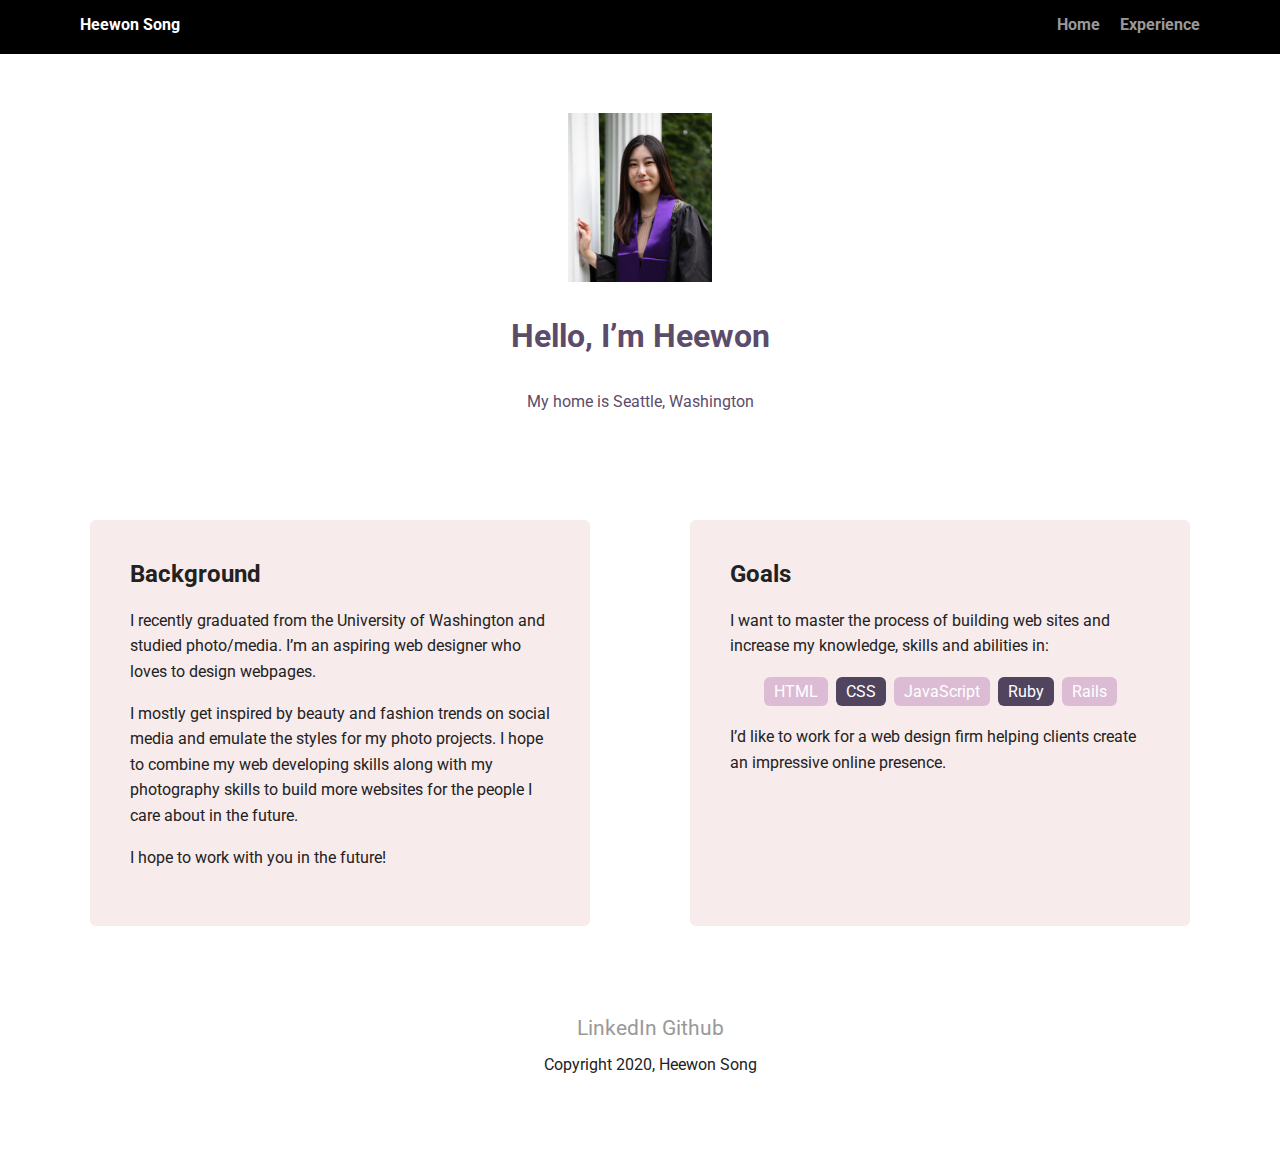
==== index.html @ 4259cdfe "Initial commit" ====
<!doctype html>
<html lang="en">
<head>
  <meta charset="utf-8">
  <title>Heewon Song's Profile</title>
  <meta name="viewport" content="width=device-width, initial-scale=1.0">
  <link rel="stylesheet" href="styles.css">
  <link href="https://fonts.googleapis.com/css?family=Muli%7CRoboto:400,300,500,700,900" rel="stylesheet"></head>
  <body>

    <div class="main-nav">
        <ul class="nav">
          <li class="name">Heewon Song</li>
          <li><a href="index.html">Home</a></li>
          <li><a href="#experience.html">Experience</a></li>
        </ul>
    </div>

    <header>
      <img src="images/me.jpg" alt="Picture of Heewon Song" class="profile-image">
      <h1 class="tag name">Hello, I’m Heewon</h1>
      <p class="tag location">My home is Seattle, Washington</p>
    </header>

    <main class="flex">
      <div class="card">
        <h2>Background</h2>
        <p>I recently graduated from the University of Washington and studied photo/media. I’m an aspiring web designer who loves to design webpages.</p>
        <p>I mostly get inspired by beauty and fashion trends on social media and emulate the styles for my photo projects. I hope to combine my web developing 
        skills along with my photography skills to build more websites for the people I care about in the future.</p>
        <p>I hope to work with you in the future!</p>
      </div> 

      <div class="card">
        <h2>Goals</h2>
        <p>I want to master the process of building web sites and increase my knowledge, skills and abilities in:</p>
        <ul class="skills">
          <li>HTML</li>
          <li>CSS</li>
          <li>JavaScript</li>
          <li>Ruby</li>
          <li>Rails</li>
        </ul>
        <p>I’d like to work for a web design firm helping clients create an impressive online presence.</p>
      </div> 

    </main>
    <footer>
      <ul>
        <li><a href="https://www.linkedin.com/in/heewon-song-4098091a1/" class="social linkedin">LinkedIn</a></li>
        <li><a href="#" class="social github">Github</a></li>
      </ul>
      <p class="copyright">Copyright 2020, Heewon Song</p>
    </footer>
  </body>
  </html>
---- styles.css ----
/* Global Layout Set-up */
* { 
  box-sizing: border-box;
}
  
body {
  margin: 0;
  padding: 0;
  text-align: center;
  font-family: 'Roboto', sans-serif;
  color: #222;
  background: white;
}
/* Link Styles */

a {
  text-decoration: none;
  color: #999;
}
a:hover {
  color: #6633ff;
}

/* Section Styles */

.main-nav {
  width: 100%;
  background: black;
  min-height: 30px;
  padding: 10px;
  position: fixed;
  text-align: center;
}
.nav {
  display: flex;
  justify-content: space-around;
  font-weight: 700;
  list-style-type: none;
  margin: 0 auto;
  padding: 0;
}

.nav .name {
    display: block;
    margin-right: auto;
    color: white;
}
.nav li {
  padding: 5px 10px 10px 10px;
}
.nav a {
  transition: all .5s;
}
.nav a:hover {
  color: white
}

header {
  text-align: center;
  background: url('images/portland.jpg') no-repeat top center ;
  background-size: cover;
  overflow: hidden;
  padding-top: 60px;
}
header {
  line-height: 1.5;
}
header .profile-image {
  margin-top: 50px;
  width: 150px;
  height: 175px;
  /* border-radius: 50%; */
  border: 3px solid white;
  transition: all .5s;
}
header .profile-image:hover {
  transform: scale(1.2) rotate(5deg);
}
.tag {
  color: #5B4C6B;
  background-color: #fff;
  padding: 10px;
  border-radius: 5px;
  display: table;
  margin: 10px auto;
} 

/* .name {
  background-color: #fff;
  color: #5B4C6B;
}

.location {
  background-color: #fff;
  color:#5B4C6B;
} */
.card {
  margin: 30px;
  padding: 20px 40px 40px;
  max-width: 500px;
  text-align: left;
  background: #F7EBEC;
  border-radius: 6px;
  transition: all .5s;
}
/* .card:hover {
  border-color: #ff99ff;
} */

ul.skills {
  padding: 0;
  text-align: center;
}

.skills li {
  border-radius: 6px;
  display: inline-block;
  background: #51445F;
  color: white;
  padding: 5px 10px;
  margin: 2px;
}

.skills li:nth-child(odd) {
  background: #DCBCD4;
}

footer {
  width: 100%;
  min-height: 30px;
  padding: 20px 0 40px 20px;
}

footer .copyright {
  top: -8px;
  font-size: .75em;
}

footer ul {
  list-style-type: none;
  margin: 0;
  padding: 0;
}

footer ul li {
  display: inline-block;
}

/* a.social {
  display: inline-block;
  text-indent: -9999px;
  margin-left: 5px;
  width: 30px;
  height: 30px;
  background-size: 30px 30px;
  opacity: .4;
  transition: all .5s;
} */

a.linkedin {
  background-image: url(images/linkedin.svg);
} 
a.github {
  background-image: url(images/github.svg);
}
a.social:hover {
  opacity: 1;
}
.clearfix {
  clear: both;
} 

/* Styles for larger screens */
@media screen and (min-width: 720px) {
  
  .flex {
      display: -ms-flexbox;      /* TWEENER - IE 10 */
      display: flex; 
      max-width: 1200px;
      -ms-flex-pack: distribute;
      justify-content: space-around;
      margin: 0 auto;
  }

  header {
    min-height: 470px;
  }

  .nav {
    max-width: 1200px;
    padding: 0 30px;
  }


  main {
    padding-top: 20px;
  }

  main p {
    line-height: 1.6em;
  }

  footer {
    font-size: 1.3em;
    max-width: 1200px;
    margin: 40px auto;
  }

}
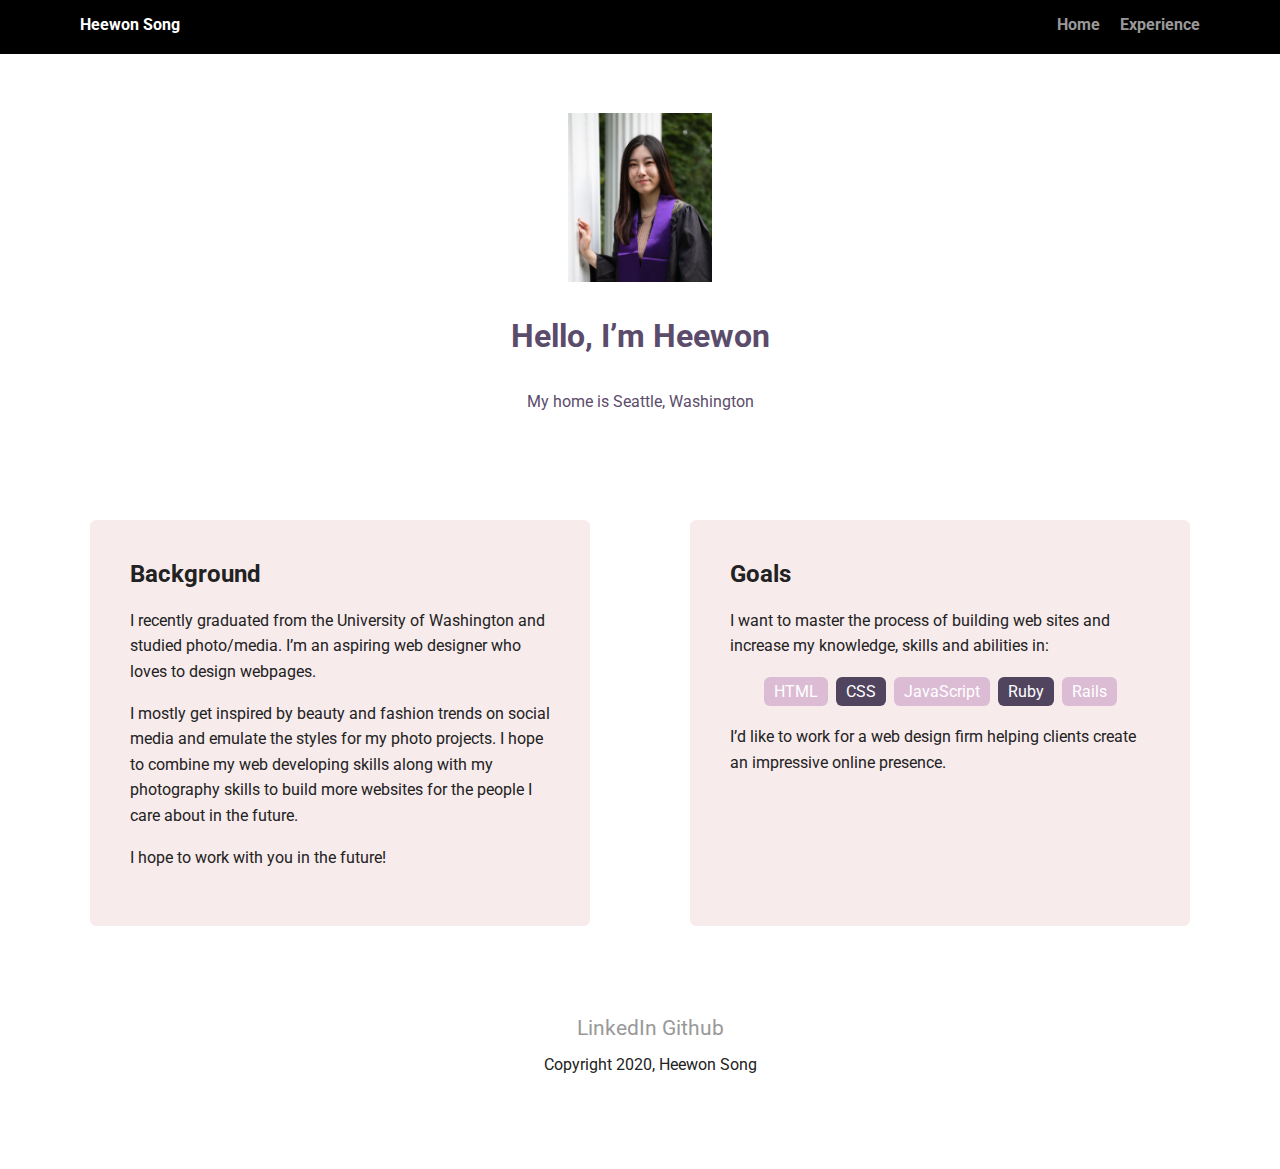
==== commit 35bcab4d: "changed photo file" ====
--- a/index.html
+++ b/index.html
@@ -17,7 +17,7 @@
     </div>
 
     <header>
-      <img src="images/me.jpg" alt="Picture of Heewon Song" class="profile-image">
+      <img src="images/me1.jpg" alt="Picture of Heewon Song" class="profile-image">
       <h1 class="tag name">Hello, I’m Heewon</h1>
       <p class="tag location">My home is Seattle, Washington</p>
     </header>
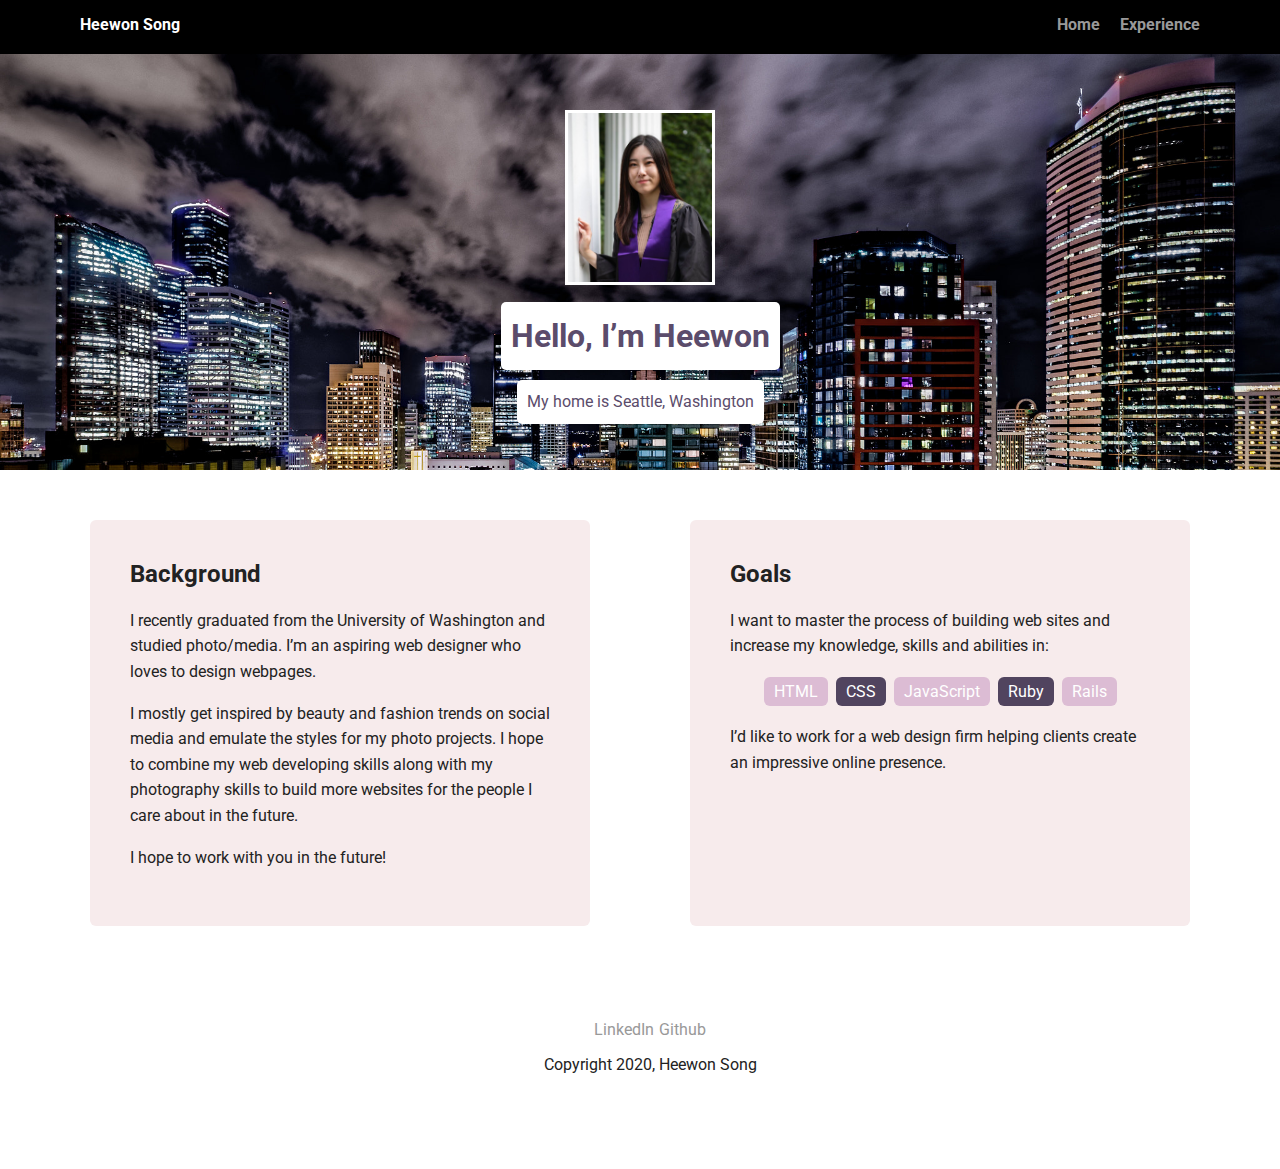
==== commit 4e225fed: "typo" ====
--- a/index.html
+++ b/index.html
@@ -12,7 +12,7 @@
         <ul class="nav">
           <li class="name">Heewon Song</li>
           <li><a href="index.html">Home</a></li>
-          <li><a href="#experience.html">Experience</a></li>
+          <li><a href="experience.html">Experience</a></li>
         </ul>
     </div>
 
@@ -47,8 +47,8 @@
     </main>
     <footer>
       <ul>
-        <li><a href="https://www.linkedin.com/in/heewon-song-4098091a1/" class="social linkedin">LinkedIn</a></li>
-        <li><a href="#" class="social github">Github</a></li>
+        <li><a href="https://www.linkedin.com/in/heewon-song-4098091a1/" target="_blank" class="social linkedin">LinkedIn</a></li>
+        <li><a href="https://github.com/heewonsong" target="_blank" class="social github">Github</a></li>
       </ul>
       <p class="copyright">Copyright 2020, Heewon Song</p>
     </footer>
--- a/styles.css
+++ b/styles.css
@@ -18,7 +18,7 @@
   color: #999;
 }
 a:hover {
-  color: #6633ff;
+  color: #5B4C6B;;
 }
 
 /* Section Styles */
@@ -57,7 +57,7 @@
 
 header {
   text-align: center;
-  background: url('images/portland.jpg') no-repeat top center ;
+  background: url('images/seattle-night.jpeg') no-repeat top center ;
   background-size: cover;
   overflow: hidden;
   padding-top: 60px;
@@ -143,6 +143,7 @@
 }
 
 footer ul li {
+  font-size: 75%;
   display: inline-block;
 }
 
